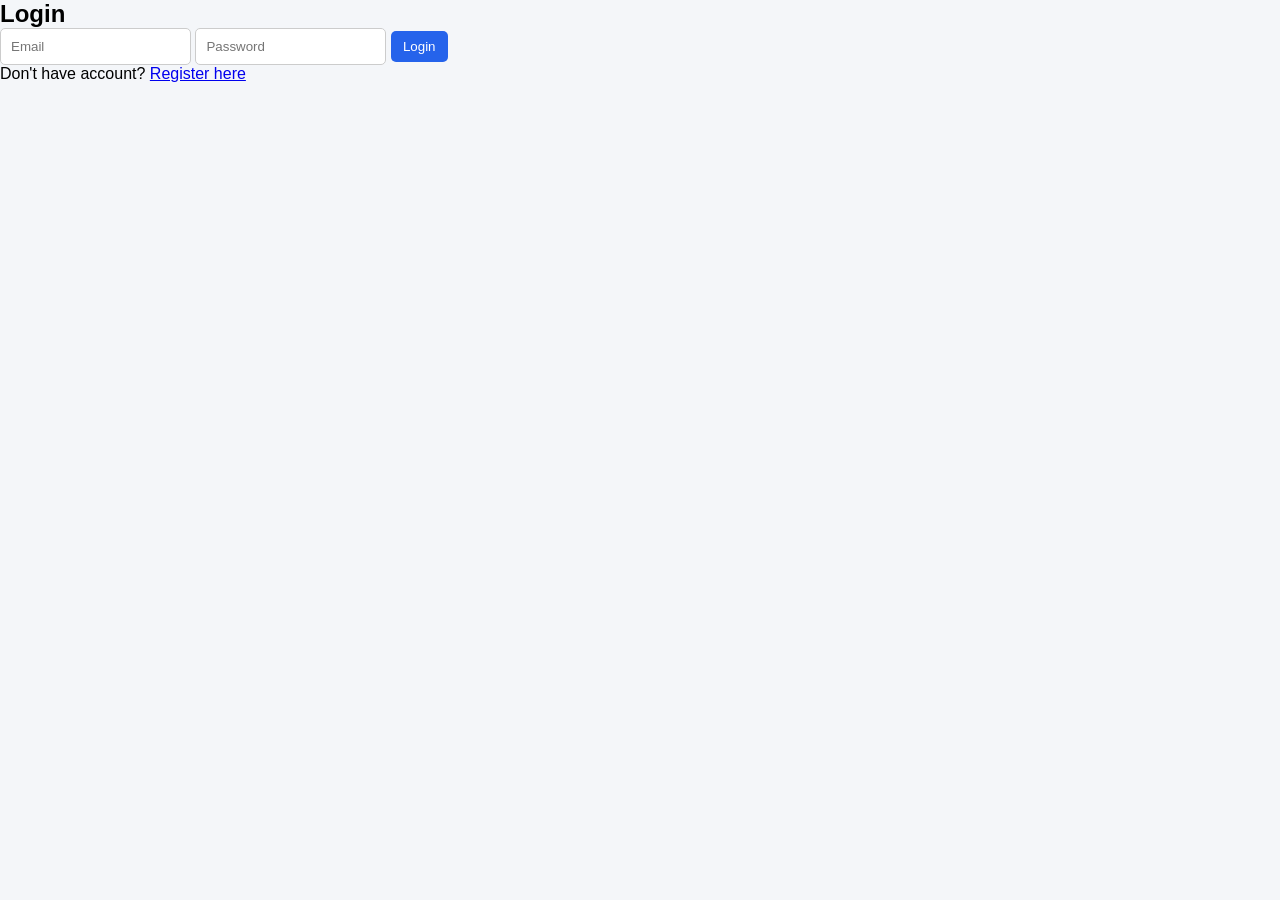
==== frontend/login.html @ 602a2d56 "frontend added" ====
<!DOCTYPE html>
<html>
<head>
  <title>Login</title>
  <link rel="stylesheet" href="style.css">
</head>
<body>

<div class="auth-container">
  <h2>Login</h2>

  <input type="email" id="email" placeholder="Email">
  <input type="password" id="password" placeholder="Password">

  <button onclick="login()">Login</button>

  <p>Don't have account? 
    <a href="register.html">Register here</a>
  </p>
</div>

<script>
async function login() {
  const email = document.getElementById("email").value;
  const password = document.getElementById("password").value;

  const response = await fetch("http://localhost:5000/api/auth/login", {
    method: "POST",
    headers: { "Content-Type": "application/json" },
    body: JSON.stringify({ email, password })
  });

  const data = await response.json();

  if (response.ok) {
    localStorage.setItem("token", data.token);
    localStorage.setItem("loggedIn", "true");
    window.location.href = "index.html";
  } else {
    alert(data.message);
  }
}
</script>

</body>
</html>
---- frontend/style.css ----
* {
  margin: 0;
  padding: 0;
  box-sizing: border-box;
  font-family: Arial, sans-serif;
}

body {
  background: #f4f6f9;
}

.dashboard {
  display: flex;
  min-height: 100vh;
}

.sidebar {
  width: 220px;
  background: #111827;
  color: rgb(34, 165, 205);
  padding: 20px;
}

.sidebar h2 {
  margin-bottom: 20px;
}

.sidebar ul {
  list-style: none;
}

.sidebar li {
  padding: 10px;
  margin-bottom: 10px;
  cursor: pointer;
  border-radius: 5px;
}

.sidebar li:hover,
.sidebar .active {
  background: #1f2937;
}

.main {
  flex: 1;
  display: flex;
  flex-direction: column;
}

.navbar {
  background: white;
  padding: 15px 25px;
  box-shadow: 0 2px 5px rgba(0,0,0,0.1);
}

.content {
  padding: 25px;
}

.input-section {
  display: flex;
  gap: 10px;
  margin-bottom: 15px;
}

input {
  flex: 1;
  padding: 10px;
  border: 1px solid #ccc;
  border-radius: 5px;
}

button {
  padding: 8px 12px;
  border: none;
  background: #2563eb;
  color: white;
  border-radius: 5px;
  cursor: pointer;
}

button:hover {
  background: #1d4ed8;
}

.filters {
  margin-bottom: 15px;
  display: flex;
  gap: 10px;
}

ul {
  list-style: none;
}

li {
  background: white;
  padding: 10px;
  margin-bottom: 10px;
  display: flex;
  justify-content: space-between;
  border-radius: 5px;
  box-shadow: 0 2px 5px rgba(0,0,0,0.05);
}

.completed {
  text-decoration: line-through;
  opacity: 0.6;
}

.actions {
  display: flex;
  gap: 5px;
}

@media (max-width: 768px) {
  .sidebar {
    display: none;
  }

  .dashboard {
    flex-direction: column;
  }
}

  .task-info {
  margin-bottom: 10px;
  font-weight: bold;
}

.modal {
  display: none;
  position: fixed;
  inset: 0;
  background: rgba(0,0,0,0.5);
  justify-content: center;
  align-items: center;
}

.modal-content {
  background: white;
  padding: 20px;
  border-radius: 10px;
  width: 250px;
  display: flex;
  flex-direction: column;
  gap: 10px;
}

.dark body {
  background: #111827;
}

.dark .navbar,
.dark li,
.dark .modal-content {
  background: #1f2937;
  color: white;
}
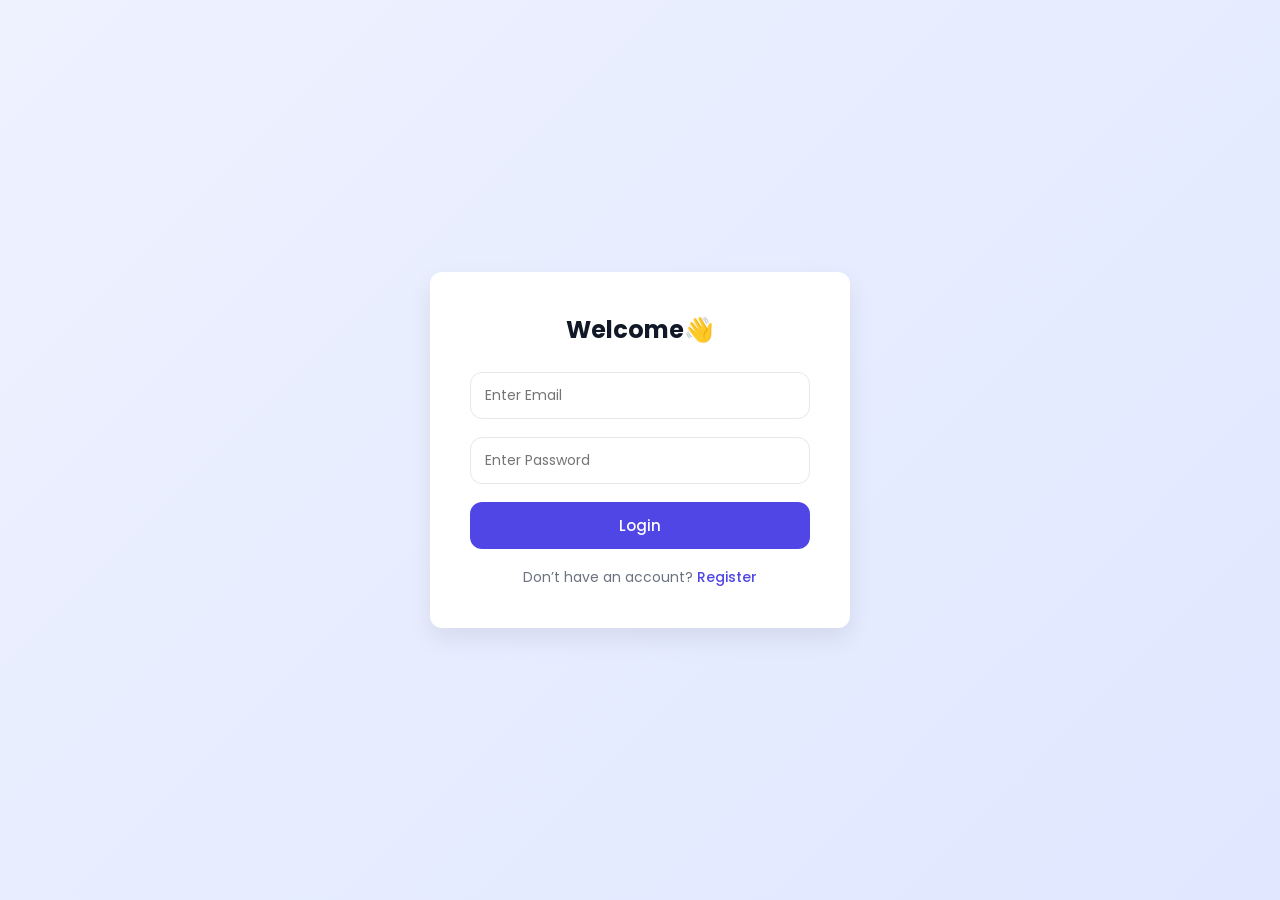
==== commit abc5cec7: "Update login.html" ====
--- a/frontend/login.html
+++ b/frontend/login.html
@@ -6,41 +6,24 @@
 </head>
 <body>
 
-<div class="auth-container">
-  <h2>Login</h2>
+<div class="card">
+  <h2>Welcome👋</h2>
 
-  <input type="email" id="email" placeholder="Email">
-  <input type="password" id="password" placeholder="Password">
+  <div class="input-group">
+    <input type="email" id="email" placeholder="Enter Email">
+  </div>
+
+  <div class="input-group">
+    <input type="password" id="password" placeholder="Enter Password">
+  </div>
 
   <button onclick="login()">Login</button>
 
-  <p>Don't have account? 
-    <a href="register.html">Register here</a>
-  </p>
+  <div class="link">
+    Don’t have an account? <a href="register.html">Register</a>
+  </div>
 </div>
 
-<script>
-async function login() {
-  const email = document.getElementById("email").value;
-  const password = document.getElementById("password").value;
-
-  const response = await fetch("http://localhost:5000/api/auth/login", {
-    method: "POST",
-    headers: { "Content-Type": "application/json" },
-    body: JSON.stringify({ email, password })
-  });
-
-  const data = await response.json();
-
-  if (response.ok) {
-    localStorage.setItem("token", data.token);
-    localStorage.setItem("loggedIn", "true");
-    window.location.href = "index.html";
-  } else {
-    alert(data.message);
-  }
-}
-</script>
-
+<script src="login.js"></script>
 </body>
-</html>+</html>
--- a/frontend/style.css
+++ b/frontend/style.css
@@ -1,159 +1,201 @@
+/* ===== PREMIUM MODERN THEME ===== */
+
+@import url('https://fonts.googleapis.com/css2?family=Poppins:wght@300;400;500;600&display=swap');
+
+:root {
+  --primary: #4f46e5;
+  --primary-dark: #4338ca;
+  --bg: #f3f4f6;
+  --card: #ffffff;
+  --text: #111827;
+  --muted: #6b7280;
+  --danger: #ef4444;
+  --success: #10b981;
+  --radius: 12px;
+}
+
 * {
   margin: 0;
   padding: 0;
   box-sizing: border-box;
-  font-family: Arial, sans-serif;
+  font-family: 'Poppins', sans-serif;
 }
 
 body {
-  background: #f4f6f9;
-}
-
+  background: linear-gradient(135deg, #eef2ff, #e0e7ff);
+  min-height: 100vh;
+  display: flex;
+  align-items: center;
+  justify-content: center;
+}
+
+/* ===== CARD ===== */
+.card {
+  background: var(--card);
+  padding: 40px;
+  width: 100%;
+  max-width: 420px;
+  border-radius: var(--radius);
+  box-shadow: 0 10px 25px rgba(0,0,0,0.08);
+  animation: fadeIn 0.4s ease;
+}
+
+@keyframes fadeIn {
+  from { opacity: 0; transform: translateY(10px); }
+  to { opacity: 1; transform: translateY(0); }
+}
+
+h1, h2 {
+  text-align: center;
+  margin-bottom: 25px;
+  color: var(--text);
+}
+
+/* ===== INPUT ===== */
+.input-group {
+  margin-bottom: 18px;
+}
+
+input {
+  width: 100%;
+  padding: 12px 14px;
+  border-radius: var(--radius);
+  border: 1px solid #e5e7eb;
+  font-size: 14px;
+  transition: 0.2s;
+}
+
+input:focus {
+  border-color: var(--primary);
+  outline: none;
+  box-shadow: 0 0 0 3px rgba(79,70,229,0.15);
+}
+
+/* ===== BUTTON ===== */
+button {
+  width: 100%;
+  padding: 12px;
+  border-radius: var(--radius);
+  border: none;
+  background: var(--primary);
+  color: white;
+  font-weight: 500;
+  font-size: 15px;
+  cursor: pointer;
+  transition: 0.2s;
+}
+
+button:hover {
+  background: var(--primary-dark);
+  transform: translateY(-1px);
+}
+
+/* ===== LINKS ===== */
+.link {
+  text-align: center;
+  margin-top: 18px;
+  font-size: 14px;
+  color: var(--muted);
+}
+
+.link a {
+  color: var(--primary);
+  text-decoration: none;
+  font-weight: 500;
+}
+
+/* ===== DASHBOARD ===== */
 .dashboard {
-  display: flex;
-  min-height: 100vh;
+  width: 95%;
+  max-width: 1100px;
+  margin: auto;
+}
+
+.topbar {
+  background: var(--card);
+  padding: 18px 25px;
+  border-radius: var(--radius);
+  box-shadow: 0 4px 10px rgba(0,0,0,0.05);
+  margin-bottom: 20px;
+  display: flex;
+  justify-content: space-between;
+  align-items: center;
 }
 
 .sidebar {
   width: 220px;
-  background: #111827;
-  color: rgb(34, 165, 205);
+  background: var(--card);
+  border-radius: var(--radius);
   padding: 20px;
-}
-
-.sidebar h2 {
-  margin-bottom: 20px;
-}
-
-.sidebar ul {
+  box-shadow: 0 4px 10px rgba(0,0,0,0.05);
+}
+
+.sidebar li {
   list-style: none;
-}
-
-.sidebar li {
   padding: 10px;
-  margin-bottom: 10px;
+  border-radius: 8px;
   cursor: pointer;
-  border-radius: 5px;
+  margin-bottom: 8px;
+  color: var(--text);
+  transition: 0.2s;
 }
 
 .sidebar li:hover,
 .sidebar .active {
-  background: #1f2937;
-}
-
-.main {
+  background: var(--primary);
+  color: white;
+}
+
+.content {
   flex: 1;
-  display: flex;
-  flex-direction: column;
-}
-
-.navbar {
-  background: white;
-  padding: 15px 25px;
-  box-shadow: 0 2px 5px rgba(0,0,0,0.1);
-}
-
-.content {
-  padding: 25px;
-}
-
-.input-section {
+  margin-left: 20px;
+}
+
+.layout {
+  display: flex;
+}
+
+/* ===== TASK LIST ===== */
+.task-input {
   display: flex;
   gap: 10px;
-  margin-bottom: 15px;
-}
-
-input {
+  margin-bottom: 20px;
+}
+
+.task-input input {
   flex: 1;
-  padding: 10px;
-  border: 1px solid #ccc;
-  border-radius: 5px;
-}
-
-button {
-  padding: 8px 12px;
-  border: none;
-  background: #2563eb;
-  color: white;
-  border-radius: 5px;
-  cursor: pointer;
-}
-
-button:hover {
-  background: #1d4ed8;
-}
-
-.filters {
-  margin-bottom: 15px;
-  display: flex;
-  gap: 10px;
-}
-
-ul {
-  list-style: none;
-}
-
-li {
-  background: white;
-  padding: 10px;
+}
+
+.task-list li {
+  background: var(--card);
+  padding: 12px 16px;
+  border-radius: var(--radius);
   margin-bottom: 10px;
   display: flex;
   justify-content: space-between;
-  border-radius: 5px;
-  box-shadow: 0 2px 5px rgba(0,0,0,0.05);
+  align-items: center;
+  box-shadow: 0 3px 6px rgba(0,0,0,0.05);
 }
 
 .completed {
   text-decoration: line-through;
-  opacity: 0.6;
-}
-
-.actions {
-  display: flex;
-  gap: 5px;
-}
-
-@media (max-width: 768px) {
-  .sidebar {
-    display: none;
-  }
-
-  .dashboard {
-    flex-direction: column;
-  }
-}
-
-  .task-info {
-  margin-bottom: 10px;
-  font-weight: bold;
-}
-
-.modal {
-  display: none;
-  position: fixed;
-  inset: 0;
-  background: rgba(0,0,0,0.5);
+  color: var(--muted);
+}
+
+/* ===== PROFILE ===== */
+.profile-card {
+  background: var(--card);
+  padding: 25px;
+  border-radius: var(--radius);
+  box-shadow: 0 4px 10px rgba(0,0,0,0.05);
+  max-width: 600px;
+}
+
+/* ===== UTIL ===== */
+.center {
+  display: flex;
   justify-content: center;
   align-items: center;
 }
 
-.modal-content {
-  background: white;
-  padding: 20px;
-  border-radius: 10px;
-  width: 250px;
-  display: flex;
-  flex-direction: column;
-  gap: 10px;
-}
-
-.dark body {
-  background: #111827;
-}
-
-.dark .navbar,
-.dark li,
-.dark .modal-content {
-  background: #1f2937;
-  color: white;
-}+.mt-20 { margin-top: 20px; }
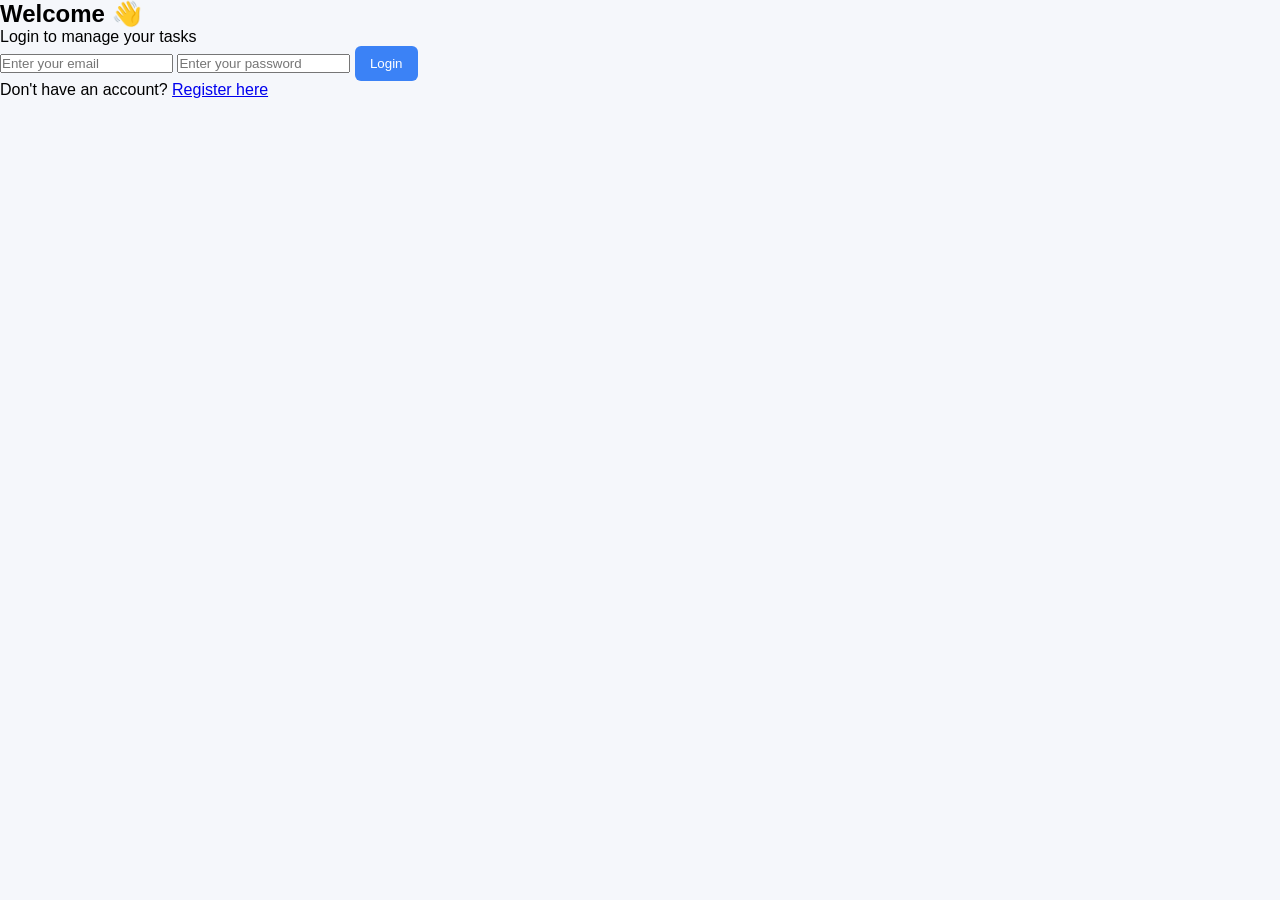
==== commit 0c940bfe: "Update login.html" ====
--- a/frontend/login.html
+++ b/frontend/login.html
@@ -1,29 +1,29 @@
 <!DOCTYPE html>
-<html>
+<html lang="en">
 <head>
+  <meta charset="UTF-8" />
   <title>Login</title>
-  <link rel="stylesheet" href="style.css">
+  <link rel="stylesheet" href="style.css" />
 </head>
-<body>
+<body class="auth-body">
 
-<div class="card">
-  <h2>Welcome👋</h2>
+  <div class="auth-container">
+    <div class="auth-card">
+      <h2>Welcome 👋</h2>
+      <p class="subtitle">Login to manage your tasks</p>
 
-  <div class="input-group">
-    <input type="email" id="email" placeholder="Enter Email">
+      <input type="email" id="email" placeholder="Enter your email" />
+      <input type="password" id="password" placeholder="Enter your password" />
+
+      <button onclick="login()">Login</button>
+
+      <p class="switch">
+        Don't have an account?
+        <a href="register.html">Register here</a>
+      </p>
+    </div>
   </div>
 
-  <div class="input-group">
-    <input type="password" id="password" placeholder="Enter Password">
-  </div>
-
-  <button onclick="login()">Login</button>
-
-  <div class="link">
-    Don’t have an account? <a href="register.html">Register</a>
-  </div>
-</div>
-
-<script src="login.js"></script>
+  <script src="login.js"></script>
 </body>
 </html>
--- a/frontend/style.css
+++ b/frontend/style.css
@@ -1,201 +1,119 @@
-/* ===== PREMIUM MODERN THEME ===== */
-
-@import url('https://fonts.googleapis.com/css2?family=Poppins:wght@300;400;500;600&display=swap');
-
-:root {
-  --primary: #4f46e5;
-  --primary-dark: #4338ca;
-  --bg: #f3f4f6;
-  --card: #ffffff;
-  --text: #111827;
-  --muted: #6b7280;
-  --danger: #ef4444;
-  --success: #10b981;
-  --radius: 12px;
+*{
+  margin:0;
+  padding:0;
+  box-sizing:border-box;
+  font-family:Segoe UI, sans-serif;
 }
 
-* {
-  margin: 0;
-  padding: 0;
-  box-sizing: border-box;
-  font-family: 'Poppins', sans-serif;
+body{
+  background:#f5f7fb;
 }
 
-body {
-  background: linear-gradient(135deg, #eef2ff, #e0e7ff);
-  min-height: 100vh;
-  display: flex;
-  align-items: center;
-  justify-content: center;
+.layout{
+  display:flex;
+  min-height:100vh;
 }
 
-/* ===== CARD ===== */
-.card {
-  background: var(--card);
-  padding: 40px;
-  width: 100%;
-  max-width: 420px;
-  border-radius: var(--radius);
-  box-shadow: 0 10px 25px rgba(0,0,0,0.08);
-  animation: fadeIn 0.4s ease;
+/* Sidebar */
+.sidebar{
+  width:220px;
+  background:#1e293b;
+  color:#fff;
+  padding:20px;
 }
 
-@keyframes fadeIn {
-  from { opacity: 0; transform: translateY(10px); }
-  to { opacity: 1; transform: translateY(0); }
+.sidebar h2{
+  margin-bottom:30px;
 }
 
-h1, h2 {
-  text-align: center;
-  margin-bottom: 25px;
-  color: var(--text);
+.sidebar ul{
+  list-style:none;
 }
 
-/* ===== INPUT ===== */
-.input-group {
-  margin-bottom: 18px;
-}
-
-input {
-  width: 100%;
-  padding: 12px 14px;
-  border-radius: var(--radius);
-  border: 1px solid #e5e7eb;
-  font-size: 14px;
-  transition: 0.2s;
-}
-
-input:focus {
-  border-color: var(--primary);
-  outline: none;
-  box-shadow: 0 0 0 3px rgba(79,70,229,0.15);
-}
-
-/* ===== BUTTON ===== */
-button {
-  width: 100%;
-  padding: 12px;
-  border-radius: var(--radius);
-  border: none;
-  background: var(--primary);
-  color: white;
-  font-weight: 500;
-  font-size: 15px;
-  cursor: pointer;
-  transition: 0.2s;
-}
-
-button:hover {
-  background: var(--primary-dark);
-  transform: translateY(-1px);
-}
-
-/* ===== LINKS ===== */
-.link {
-  text-align: center;
-  margin-top: 18px;
-  font-size: 14px;
-  color: var(--muted);
-}
-
-.link a {
-  color: var(--primary);
-  text-decoration: none;
-  font-weight: 500;
-}
-
-/* ===== DASHBOARD ===== */
-.dashboard {
-  width: 95%;
-  max-width: 1100px;
-  margin: auto;
-}
-
-.topbar {
-  background: var(--card);
-  padding: 18px 25px;
-  border-radius: var(--radius);
-  box-shadow: 0 4px 10px rgba(0,0,0,0.05);
-  margin-bottom: 20px;
-  display: flex;
-  justify-content: space-between;
-  align-items: center;
-}
-
-.sidebar {
-  width: 220px;
-  background: var(--card);
-  border-radius: var(--radius);
-  padding: 20px;
-  box-shadow: 0 4px 10px rgba(0,0,0,0.05);
-}
-
-.sidebar li {
-  list-style: none;
-  padding: 10px;
-  border-radius: 8px;
-  cursor: pointer;
-  margin-bottom: 8px;
-  color: var(--text);
-  transition: 0.2s;
+.sidebar li{
+  padding:12px;
+  border-radius:6px;
+  cursor:pointer;
+  margin-bottom:10px;
 }
 
 .sidebar li:hover,
-.sidebar .active {
-  background: var(--primary);
-  color: white;
+.sidebar .active{
+  background:#3b82f6;
 }
 
-.content {
-  flex: 1;
-  margin-left: 20px;
+/* Main */
+.main{
+  flex:1;
+  padding:40px;
 }
 
-.layout {
-  display: flex;
+h1{
+  margin-bottom:20px;
 }
 
-/* ===== TASK LIST ===== */
-.task-input {
-  display: flex;
-  gap: 10px;
-  margin-bottom: 20px;
+/* Card */
+.card{
+  background:#fff;
+  padding:25px;
+  border-radius:10px;
+  box-shadow:0 2px 8px rgba(0,0,0,0.08);
+  max-width:500px;
 }
 
-.task-input input {
-  flex: 1;
+/* Add Task */
+.add-task{
+  display:flex;
+  gap:10px;
+  margin-top:15px;
 }
 
-.task-list li {
-  background: var(--card);
-  padding: 12px 16px;
-  border-radius: var(--radius);
-  margin-bottom: 10px;
-  display: flex;
-  justify-content: space-between;
-  align-items: center;
-  box-shadow: 0 3px 6px rgba(0,0,0,0.05);
+.add-task input{
+  flex:1;
+  padding:10px;
+  border:1px solid #ccc;
+  border-radius:6px;
 }
 
-.completed {
-  text-decoration: line-through;
-  color: var(--muted);
+button{
+  padding:10px 15px;
+  background:#3b82f6;
+  color:#fff;
+  border:none;
+  border-radius:6px;
+  cursor:pointer;
 }
 
-/* ===== PROFILE ===== */
-.profile-card {
-  background: var(--card);
-  padding: 25px;
-  border-radius: var(--radius);
-  box-shadow: 0 4px 10px rgba(0,0,0,0.05);
-  max-width: 600px;
+button:hover{
+  background:#2563eb;
 }
 
-/* ===== UTIL ===== */
-.center {
-  display: flex;
-  justify-content: center;
-  align-items: center;
+/* Filters */
+.filters{
+  margin-bottom:15px;
 }
 
-.mt-20 { margin-top: 20px; }
+.filters button{
+  margin-right:10px;
+}
+
+/* Task List */
+.task-list{
+  list-style:none;
+}
+
+.task-list li{
+  background:#fff;
+  padding:12px;
+  border-radius:6px;
+  margin-bottom:10px;
+  display:flex;
+  justify-content:space-between;
+  align-items:center;
+  box-shadow:0 1px 4px rgba(0,0,0,0.08);
+}
+
+.completed{
+  text-decoration:line-through;
+  color:gray;
+}
